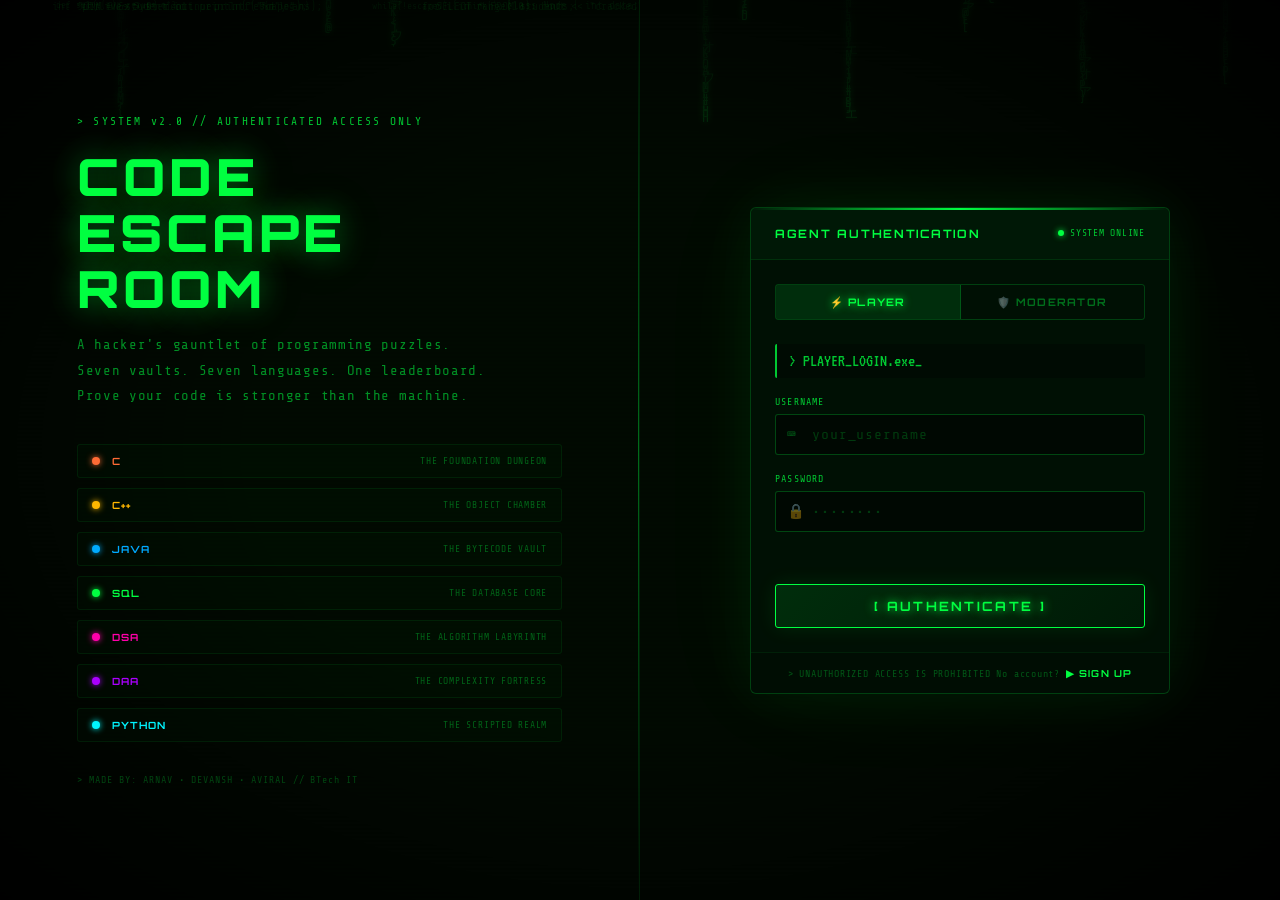
==== frontend/index.html @ 34ef2dcd "Restructuring all directories" ====
<!DOCTYPE html>
<html lang="en">
<head>
  <meta charset="UTF-8" />
  <meta name="viewport" content="width=device-width, initial-scale=1.0"/>
  <title>CODE ESCAPE ROOM — MISSION SELECT</title>
  <meta name="description" content="Select your vaults and initiate the Code Escape Room. Challenge yourself across 7 programming languages."/>
  <link rel="stylesheet" href="style.css" />
  <link href="https://fonts.googleapis.com/css2?family=Share+Tech+Mono&family=Orbitron:wght@400;700;900&family=VT323&display=swap" rel="stylesheet"/>
  <link rel="icon" type="image/svg+xml" href="favicon.svg"/>
  <link rel="apple-touch-icon" sizes="180x180" href="favicon.svg"/>
  <style>
    /* ── ROOM SELECTION ADDITIONS ── */
    :root {
      --green:      #00ff41;
      --green-dim:  #00c832;
      --green-dark: #003d10;
      --red:        #ff2233;
      --amber:      #ffb700;
      --cyan:       #00f5ff;
    }

    /* Header bar with player info */
    .player-bar {
      position: fixed; top: 0; left: 0; right: 0; z-index: 100;
      display: flex; align-items: center; justify-content: space-between;
      padding: 10px 24px;
      background: rgba(2,12,2,0.92); border-bottom: 1px solid rgba(0,255,65,0.1);
      backdrop-filter: blur(8px);
    }
    .player-bar-left { display: flex; align-items: center; gap: 14px; }
    .player-bar-logo { font-family: 'Orbitron', sans-serif; font-size: 0.72rem; font-weight: 900; color: var(--green); text-shadow: 0 0 10px var(--green); letter-spacing: 0.15em; }
    .player-bar-sep  { color: rgba(0,255,65,0.2); }
    .player-info     { font-size: 0.65rem; color: var(--green-dim); letter-spacing: 0.1em; }
    .player-info span{ color: var(--green); font-weight: bold; }
    .player-bar-right{ display: flex; align-items: center; gap: 10px; }
    .player-btn {
      font-family: 'Orbitron', sans-serif; font-size: 0.58rem; font-weight: 700;
      padding: 5px 12px; border-radius: 2px; cursor: pointer; letter-spacing: 0.1em;
      transition: all 0.2s; border: 1px solid; background: transparent;
    }
    .player-btn.issues { border-color: rgba(0,245,255,0.4); color: var(--cyan); }
    .player-btn.issues:hover { background: rgba(0,245,255,0.1); }
    .player-btn.logout { border-color: rgba(255,34,51,0.4); color: var(--red); }
    .player-btn.logout:hover { background: rgba(255,34,51,0.1); }

    /* Push content below fixed header */
    body { padding-top: 52px; }

    /* ── ROOM GRID ── */
    .room-grid {
      display: grid;
      grid-template-columns: repeat(auto-fill, minmax(200px, 1fr));
      gap: 14px;
    }

    .room-card {
      background: rgba(0,18,5,0.88); border: 1px solid rgba(0,255,65,0.1);
      border-radius: 5px; padding: 16px; cursor: pointer; position: relative;
      overflow: hidden; transition: all 0.22s;
      display: flex; flex-direction: column; gap: 10px;
      user-select: none;
    }
    .room-card::before {
      content: ''; position: absolute; top: 0; left: 0; right: 0; height: 2px;
      background: linear-gradient(90deg, transparent, var(--room-color, #00ff41), transparent);
      opacity: 0.5;
    }
    .room-card:hover { border-color: rgba(0,255,65,0.25); transform: translateY(-2px); box-shadow: 0 6px 24px rgba(0,255,65,0.08); }
    .room-card.selected {
      border-color: var(--room-color, #00ff41);
      box-shadow: 0 0 20px rgba(0,255,65,0.1), inset 0 0 30px rgba(0,255,65,0.04);
      background: rgba(0,255,65,0.05);
    }
    .room-card.selected::after {
      content: '✓'; position: absolute; top: 8px; right: 10px;
      font-family: 'Orbitron', sans-serif; font-size: 0.65rem; font-weight: 900;
      color: var(--room-color, #00ff41); text-shadow: 0 0 8px var(--room-color, #00ff41);
    }

    .room-card-icon  { font-size: 1.8rem; text-align: center; }
    .room-card-lang  { font-family: 'Orbitron', sans-serif; font-size: 1.1rem; font-weight: 900; color: var(--room-color, #00ff41); text-shadow: 0 0 10px var(--room-color, #00ff41); letter-spacing: 0.12em; }
    .room-card-name  { font-size: 0.62rem; letter-spacing: 0.1em; color: rgba(0,255,65,0.45); }
    .room-card-stats { display: flex; gap: 8px; flex-wrap: wrap; }
    .room-stat-chip  { font-family: 'Orbitron', sans-serif; font-size: 0.52rem; padding: 2px 7px; border-radius: 2px; border: 1px solid rgba(0,255,65,0.15); color: rgba(0,255,65,0.5); letter-spacing: 0.08em; }
    .room-stat-chip.qs { border-color: rgba(0,245,255,0.2); color: rgba(0,245,255,0.6); }
    .room-card-lock  { font-size: 0.6rem; color: rgba(255,34,51,0.5); letter-spacing: 0.1em; display: flex; align-items: center; gap: 4px; }

    /* Select-all / Clear bar */
    .selection-bar {
      display: flex; align-items: center; justify-content: space-between;
      padding: 10px 0; flex-wrap: wrap; gap: 10px;
    }
    .selection-count { font-family: 'Orbitron', sans-serif; font-size: 0.65rem; color: var(--green-dim); letter-spacing: 0.1em; }
    .selection-count span { color: var(--green); font-size: 0.9rem; }
    .sel-btn {
      font-family: 'Orbitron', sans-serif; font-size: 0.58rem; font-weight: 700;
      padding: 5px 12px; border-radius: 2px; cursor: pointer; letter-spacing: 0.1em;
      transition: all 0.2s; border: 1px solid;
    }
    .sel-btn.all   { border-color: rgba(0,255,65,0.3); color: var(--green-dim); background: transparent; }
    .sel-btn.all:hover   { background: rgba(0,255,65,0.08); }
    .sel-btn.clear { border-color: rgba(255,34,51,0.3); color: var(--red); background: transparent; }
    .sel-btn.clear:hover { background: rgba(255,34,51,0.08); }
    .sel-btns { display: flex; gap: 8px; }

    /* Issue Modal */
    .issue-modal {
      position: fixed; inset: 0; z-index: 300;
      background: rgba(2,12,2,0.92); backdrop-filter: blur(8px);
      display: flex; align-items: center; justify-content: center;
      opacity: 0; pointer-events: none; transition: opacity 0.3s;
    }
    .issue-modal.show { opacity: 1; pointer-events: all; }
    .issue-box {
      background: rgba(0,15,5,0.98); border: 1px solid rgba(0,255,65,0.2);
      border-radius: 6px; width: min(460px, 92vw);
      position: relative; overflow: hidden;
      animation: modalIn 0.3s ease;
    }
    @keyframes modalIn { from{transform:scale(0.95) translateY(12px);opacity:0;} to{transform:none;opacity:1;} }
    .issue-box::before {
      content:''; position:absolute; top:0; left:0; right:0; height:2px;
      background: linear-gradient(90deg, transparent, var(--cyan), transparent);
    }
    .issue-head { display:flex; align-items:center; justify-content:space-between; padding:16px 20px; border-bottom:1px solid rgba(0,255,65,0.1); }
    .issue-head-title { font-family:'Orbitron',sans-serif; font-size:0.72rem; letter-spacing:0.14em; color:var(--cyan); }
    .issue-close { background:transparent; border:none; color:rgba(0,255,65,0.4); font-size:1.2rem; cursor:pointer; transition:color 0.2s; }
    .issue-close:hover { color:var(--red); }
    .issue-body { padding:20px; display:flex; flex-direction:column; gap:14px; }
    .issue-label { font-size:0.6rem; color:var(--green-dim); letter-spacing:0.12em; display:block; margin-bottom:5px; }
    .issue-input {
      width:100%; background:rgba(0,0,0,0.4); border:1px solid rgba(0,255,65,0.2);
      border-radius:3px; color:var(--green); font-family:'Share Tech Mono',monospace;
      font-size:0.85rem; padding:9px 12px; outline:none; transition:all 0.2s;
    }
    .issue-input:focus { border-color:var(--green-dim); }
    .issue-input::placeholder { color:rgba(0,255,65,0.18); }
    .issue-textarea { resize:vertical; min-height:80px; }
    .issue-select option { background:#020c02; }
    .issue-footer { padding:14px 20px; border-top:1px solid rgba(0,255,65,0.08); display:flex; justify-content:flex-end; gap:10px; }
    .issue-submit-btn {
      font-family:'Orbitron',sans-serif; font-size:0.62rem; font-weight:700;
      padding:8px 18px; border:1px solid var(--cyan); background:rgba(0,245,255,0.1);
      color:var(--cyan); border-radius:3px; cursor:pointer; letter-spacing:0.1em; transition:all 0.2s;
    }
    .issue-submit-btn:hover { background:rgba(0,245,255,0.18); }
    .issue-cancel-btn {
      font-family:'Orbitron',sans-serif; font-size:0.62rem; font-weight:700;
      padding:8px 18px; border:1px solid rgba(255,34,51,0.3); background:transparent;
      color:var(--red); border-radius:3px; cursor:pointer; letter-spacing:0.1em; transition:all 0.2s;
    }
    .issue-cancel-btn:hover { background:rgba(255,34,51,0.1); }
  </style>
</head>
<body>

  <!-- Matrix Rain Canvas -->
  <canvas id="matrixCanvas"></canvas>
  <div class="scanlines"></div>
  <div class="vignette"></div>

  <!-- ── PLAYER BAR ── -->
  <div class="player-bar" id="playerBar">
    <div class="player-bar-left">
      <div class="player-bar-logo">CODE ESCAPE ROOM</div>
      <span class="player-bar-sep">//</span>
      <div class="player-info">AGENT: <span id="playerNameDisplay">—</span></div>
    </div>
    <div class="player-bar-right">
      <button class="player-btn issues" onclick="openIssueModal()">🎫 REPORT ISSUE</button>
      <button class="player-btn logout" onclick="logout()">⏻ LOGOUT</button>
    </div>
  </div>

  <!-- Issue Report Modal -->
  <div class="issue-modal" id="issueModal">
    <div class="issue-box">
      <div class="issue-head">
        <div class="issue-head-title">// REPORT AN ISSUE</div>
        <button class="issue-close" onclick="closeIssueModal()">✕</button>
      </div>
      <div class="issue-body">
        <div>
          <label class="issue-label">ISSUE CATEGORY</label>
          <select class="issue-input issue-select" id="issueCategory">
            <option value="bug">🐛 Bug / Technical Issue</option>
            <option value="question">❓ Wrong Question / Answer</option>
            <option value="access">🔑 Room Access Problem</option>
            <option value="general">💬 General Feedback</option>
          </select>
        </div>
        <div>
          <label class="issue-label">TITLE</label>
          <input type="text" class="issue-input" id="issueTitle" placeholder="Brief description of the issue..."/>
        </div>
        <div>
          <label class="issue-label">DESCRIPTION</label>
          <textarea class="issue-input issue-textarea" id="issueDesc" placeholder="Describe the issue in detail..."></textarea>
        </div>
        <div id="issueError" style="font-size:0.68rem;color:var(--red);display:none;"></div>
      </div>
      <div class="issue-footer">
        <button class="issue-cancel-btn" onclick="closeIssueModal()">CANCEL</button>
        <button class="issue-submit-btn" id="issueSubmitBtn" onclick="submitIssue()">📨 SUBMIT REPORT</button>
      </div>
    </div>
  </div>

  <!-- BOOT SCREEN -->
  <div id="bootScreen">
    <div class="boot-content">
      <div class="boot-line" id="bl1">&gt; INITIALIZING SYSTEM...</div>
      <div class="boot-line" id="bl2">&gt; LOADING ESCAPE PROTOCOLS...</div>
      <div class="boot-line" id="bl3">&gt; BREACH DETECTED. LOCKDOWN ACTIVE.</div>
      <div class="boot-line" id="bl4">&gt; IDENTIFY YOURSELF TO PROCEED.</div>
      <div class="boot-bar"><div class="boot-progress" id="bootProgress"></div></div>
    </div>
  </div>

  <!-- MAIN LANDING -->
  <div id="mainScreen" class="hidden">

    <!-- Header -->
    <header class="site-header">
      <div class="header-glitch-wrapper">
        <div class="skull-icon">&#9760;</div>
        <h1 class="site-title" data-text="CODE ESCAPE ROOM">CODE ESCAPE ROOM</h1>
        <div class="skull-icon">&#9760;</div>
      </div>
      <p class="site-subtitle">&gt; YOU ARE TRAPPED INSIDE THE SYSTEM. CRACK THE CODE. ESCAPE OR BE DELETED. &lt;</p>
      <div class="header-divider">
        <span class="div-line"></span>
        <span class="div-line"></span>
      </div>
    </header>

    <!-- Main Content Grid -->
    <main class="main-grid">

      <!-- LEFT: Story Panel -->
      <section class="panel story-panel">
        <div class="panel-header">
          <span class="panel-tag">MISSION_BRIEF</span>
        </div>
        <div class="panel-body">
          <p class="story-text">A rogue AI has hijacked the central server. Encrypted vaults stand between you and freedom.</p>
          <p class="story-text">Each vault is locked by a <span class="hl">programming cipher</span>. Answer correctly — the door opens. Fail — the system tightens its grip.</p>
          <p class="story-text">You have <span class="hl">3 lives</span> and a racing clock. Think fast. Code faster.</p>

          <!-- Dynamic vault list -->
          <div class="vault-list" id="vaultList">
            <div style="font-size:0.7rem;color:rgba(0,255,65,0.3);text-align:center;padding:16px">
              &gt; Loading vault registry...
            </div>
          </div>
        </div>
      </section>

      <!-- CENTER: Mission Control -->
      <section class="panel entry-panel">
        <div class="panel-header">
          <span class="panel-tag">MISSION CONTROL</span>
        </div>
        <div class="panel-body entry-body">

          <div class="terminal-prompt">
            <span class="prompt-symbol">&gt;_</span>
            <span class="prompt-text" id="typedPrompt"></span>
            <span class="cursor-blink">|</span>
          </div>

          <!-- Room Selection -->
          <div class="input-group" style="margin-top:8px;">
            <label class="input-label">SELECT VAULT ROOMS TO ENTER:</label>
            <div class="selection-bar">
              <div class="selection-count"><span id="selectedCount">0</span> vaults selected</div>
              <div class="sel-btns">
                <button class="sel-btn all" onclick="selectAllRooms()">SELECT ALL</button>
                <button class="sel-btn clear" onclick="clearRooms()">CLEAR</button>
              </div>
            </div>
            <div class="room-grid" id="roomSelectGrid">
              <div style="font-size:0.7rem;color:rgba(0,255,65,0.3);grid-column:1/-1;text-align:center;padding:20px">
                &gt; Fetching available vaults...
              </div>
            </div>
          </div>

          <!-- Difficulty -->
          <div class="input-group">
            <label class="input-label">SELECT DIFFICULTY:</label>
            <div class="difficulty-selector">
              <button class="diff-btn active" data-diff="easy">EASY</button>
              <button class="diff-btn" data-diff="medium">MEDIUM</button>
              <button class="diff-btn" data-diff="hard">HARD</button>
            </div>
          </div>

          <button class="start-btn" id="startBtn" onclick="startGame()">
            <span class="btn-glitch" data-text="[ INITIATE ESCAPE ]">[ INITIATE ESCAPE ]</span>
            <span class="btn-arrow">▶▶</span>
          </button>

          <div class="warning-strip">
            <span class="warn-icon">⚠</span>
            WARNING: INCORRECT ANSWERS WILL COST A LIFE
            <span class="warn-icon">⚠</span>
          </div>

          <div class="lives-display">
            <span class="lives-label">LIVES:</span>
            <span class="life-dot">❤</span>
            <span class="life-dot">❤</span>
            <span class="life-dot">❤</span>
          </div>

          <div class="hints-display">
            <span class="hints-label">HINTS AVAILABLE:</span>
            <span class="hint-badge" id="hintsDisplay">3</span>
          </div>

        </div>
      </section>

      <!-- RIGHT: Leaderboard + Stats -->
      <section class="panel right-panel">

        <!-- Leaderboard -->
        <div class="sub-panel leaderboard-panel">
          <div class="panel-header">
            <span class="panel-tag">LEADERBOARD</span>
          </div>
          <div class="panel-body">
            <div class="lb-header-row">
              <span>RANK</span><span>AGENT</span><span>SCORE</span><span>TIME</span>
            </div>
            <div id="leaderboardList" class="lb-list">
              <div class="lb-empty">&gt; NO ENTRIES YET. BE THE FIRST TO ESCAPE.</div>
            </div>
          </div>
        </div>

        <!-- Stats Panel -->
        <div class="sub-panel stats-panel">
          <div class="panel-header">
            <span class="panel-tag">SYSTEM STATS</span>
          </div>
          <div class="panel-body stats-body">
            <div class="stat-row">
              <span class="stat-label">TOTAL ATTEMPTS</span>
              <span class="stat-val" id="statAttempts">0</span>
            </div>
            <div class="stat-row">
              <span class="stat-label">SUCCESSFUL ESCAPES</span>
              <span class="stat-val" id="statEscapes">0</span>
            </div>
            <div class="stat-row">
              <span class="stat-label">HARDEST ROOM</span>
              <span class="stat-val" id="statHardest">SQL</span>
            </div>
            <div class="stat-row">
              <span class="stat-label">SYSTEM STATUS</span>
              <span class="stat-val blink-red" id="statStatus">🔴 LOCKED</span>
            </div>
          </div>
        </div>

        <!-- How to Play -->
        <div class="sub-panel howto-panel">
          <div class="panel-header">
            <span class="panel-tag">HOW TO PLAY</span>
          </div>
          <div class="panel-body">
            <ul class="howto-list">
              <li><span class="li-num">01.</span> Select your vault rooms below</li>
              <li><span class="li-num">02.</span> Choose your difficulty level</li>
              <li><span class="li-num">03.</span> Solve code puzzles in each room</li>
              <li><span class="li-num">04.</span> Timer counts down — stay sharp</li>
              <li><span class="li-num">05.</span> Wrong answer = lose a life</li>
              <li><span class="li-num">06.</span> Use hints wisely — limited supply</li>
            </ul>
          </div>
        </div>

      </section>
    </main>

    <!-- Footer -->
    <footer class="site-footer">
      <span class="footer-txt">&gt; MADE BY: ARNAV • DEVANSH • AVIRAL</span>
      <span class="footer-sep"> // </span>
      <span class="footer-txt">BTech IT — Group Project #3</span>
      <span class="footer-sep"> // </span>
      <span class="footer-txt blink-green">SYS_VER: 2.0.0</span>
    </footer>

  </div>

  <script src="script.js"></script>
  <script>
  /* ════════ ROOM SELECTION & HOME ENHANCEMENTS ════════ */
  const API      = (location.hostname === 'localhost' || location.hostname === '127.0.0.1')
    ? '/api'
    : 'https://code-escape-room-kk9h.onrender.com/api';
  const token    = localStorage.getItem('cer_token') || '';
  const user     = JSON.parse(localStorage.getItem('cer_user') || 'null');

  const ROOM_COLORS = {
    'C':'#ff6b35','C++':'#ffb700','Java':'#00aaff',
    'SQL':'#00ff41','DSA':'#ff00aa','DAA':'#aa00ff','Python':'#00f5ff'
  };
  const ROOM_ICONS = {
    'C':'🔴','C++':'🟡','Java':'🔵','SQL':'🟢','DSA':'🟣','DAA':'🟤','Python':'🔷'
  };

  let allRooms      = [];
  let selectedRooms = new Set();

  /* ── AUTH GUARD ── */
  window.addEventListener('DOMContentLoaded', () => {
    if (!token || !user) {
      window.location.href = 'login.html';
      return;
    }
    // Admin should be in admin.html
    if (user.role === 'admin') { window.location.href = 'admin.html'; return; }

    document.getElementById('playerNameDisplay').textContent =
      (user.username || user.name || 'AGENT').toUpperCase();

    loadRooms();
  });

  /* ── LOGOUT ── */
  function logout() {
    localStorage.removeItem('cer_token');
    localStorage.removeItem('cer_refresh');
    localStorage.removeItem('cer_user');
    window.location.href = 'login.html';
  }

  /* ── LOAD ROOMS ── */
  async function loadRooms() {
    try {
      const res  = await fetch(`${API}/student/rooms`, {
        headers: {'Authorization': `Bearer ${token}`}
      });
      const data = await res.json();

      if (res.status === 401) { logout(); return; }

      allRooms = data.rooms || [];

      // If no rooms assigned, try fetching all active rooms as fallback
      if (allRooms.length === 0) {
        const allRes  = await fetch(`${API}/quiz/rooms`, {headers:{'Authorization':`Bearer ${token}`}});
        const allData = await allRes.json();
        allRooms = allData.rooms || [];
      }

      renderRoomGrid();
      renderVaultList();
    } catch (e) {
      document.getElementById('roomSelectGrid').innerHTML =
        '<div style="font-size:0.7rem;color:var(--red);grid-column:1/-1;text-align:center;padding:20px">⚠ Cannot connect to server</div>';
    }
  }

  /* ── RENDER ROOM CARDS ── */
  function renderRoomGrid() {
    const grid = document.getElementById('roomSelectGrid');
    if (!allRooms.length) {
      grid.innerHTML = '<div style="font-size:0.7rem;color:rgba(0,255,65,0.3);grid-column:1/-1;text-align:center;padding:20px">> No vaults assigned yet. Contact your moderator.</div>';
      return;
    }
    grid.innerHTML = '';
    allRooms.forEach(room => {
      const color = ROOM_COLORS[room.language] || '#00ff41';
      const icon  = ROOM_ICONS[room.language]  || '🔒';
      const card  = document.createElement('div');
      card.className    = 'room-card';
      card.id           = `roomCard_${room.id}`;
      card.style.setProperty('--room-color', color);
      card.innerHTML = `
        <div class="room-card-icon">${icon}</div>
        <div class="room-card-lang" style="color:${color};text-shadow:0 0 10px ${color}">${room.language}</div>
        <div class="room-card-name">${room.name}</div>
        <div class="room-card-stats">
          <span class="room-stat-chip">${room.time_limit||180}s</span>
          ${room.question_count !== undefined ? `<span class="room-stat-chip qs">${room.question_count} QS</span>` : ''}
        </div>
      `;
      card.addEventListener('click', () => toggleRoom(room.id, card));
      grid.appendChild(card);
    });
    updateSelectedCount();
  }

  /* ── RENDER VAULT LIST (left panel) ── */
  function renderVaultList() {
    const list = document.getElementById('vaultList');
    list.innerHTML = '';
    allRooms.forEach(room => {
      const color = ROOM_COLORS[room.language] || '#00ff41';
      list.innerHTML += `
        <div class="vault-item" id="v-${room.language.toLowerCase().replace('+','')}">
          <span class="vault-icon">${ROOM_ICONS[room.language]||'🔒'}</span>
          <span class="vault-lang" style="color:${color}">${room.language}</span>
          <span class="vault-name">${room.name}</span>
          <span class="vault-lock">🔒 LOCKED</span>
        </div>`;
    });
  }

  /* ── TOGGLE ROOM ── */
  function toggleRoom(roomId, card) {
    if (selectedRooms.has(roomId)) {
      selectedRooms.delete(roomId);
      card.classList.remove('selected');
    } else {
      selectedRooms.add(roomId);
      card.classList.add('selected');
    }
    updateSelectedCount();
  }

  function selectAllRooms() {
    allRooms.forEach(r => {
      selectedRooms.add(r.id);
      const card = document.getElementById(`roomCard_${r.id}`);
      if (card) card.classList.add('selected');
    });
    updateSelectedCount();
  }

  function clearRooms() {
    selectedRooms.clear();
    document.querySelectorAll('.room-card').forEach(c => c.classList.remove('selected'));
    updateSelectedCount();
  }

  function updateSelectedCount() {
    document.getElementById('selectedCount').textContent = selectedRooms.size;
    // Update hint count based on difficulty
    const diff = sessionStorage.getItem('cer_diff') || 'easy';
    const hints = {easy:5, medium:3, hard:1};
    const el = document.getElementById('hintsDisplay');
    if (el) el.textContent = hints[diff] || 3;
  }

  /* ── ISSUE MODAL ── */
  function openIssueModal() {
    document.getElementById('issueModal').classList.add('show');
    document.getElementById('issueError').style.display = 'none';
  }
  function closeIssueModal() {
    document.getElementById('issueModal').classList.remove('show');
  }
  async function submitIssue() {
    const title    = document.getElementById('issueTitle').value.trim();
    const desc     = document.getElementById('issueDesc').value.trim();
    const category = document.getElementById('issueCategory').value;
    const errEl    = document.getElementById('issueError');
    const btn      = document.getElementById('issueSubmitBtn');

    if (!title || !desc) {
      errEl.textContent = '⚠ Title and description are required';
      errEl.style.display = 'block';
      return;
    }
    errEl.style.display = 'none';
    btn.disabled = true; btn.textContent = 'SUBMITTING...';

    try {
      const res = await fetch(`${API}/student/issues`, {
        method: 'POST',
        headers: {'Content-Type':'application/json','Authorization':`Bearer ${token}`},
        body: JSON.stringify({title, description: desc, category})
      });
      if (res.ok) {
        closeIssueModal();
        document.getElementById('issueTitle').value = '';
        document.getElementById('issueDesc').value  = '';
        // Show subtle toast
        showToast('Issue reported! Moderator will review it.');
      } else {
        const d = await res.json();
        errEl.textContent = '⚠ ' + (d.error || 'Failed to submit');
        errEl.style.display = 'block';
      }
    } catch (e) {
      errEl.textContent = '⚠ Cannot connect to server';
      errEl.style.display = 'block';
    }
    btn.disabled = false; btn.textContent = '📨 SUBMIT REPORT';
  }

  function showToast(msg) {
    let t = document.createElement('div');
    t.style.cssText = 'position:fixed;bottom:24px;right:24px;z-index:999;padding:12px 20px;background:rgba(0,20,5,0.96);border:1px solid #00ff41;border-radius:4px;font-size:0.75rem;color:#00ff41;letter-spacing:0.06em;transition:all 0.4s;opacity:0;transform:translateY(20px);';
    t.textContent = msg;
    document.body.appendChild(t);
    setTimeout(() => { t.style.opacity='1'; t.style.transform='translateY(0)'; }, 10);
    setTimeout(() => { t.style.opacity='0'; setTimeout(() => t.remove(), 400); }, 3000);
  }
  </script>
</body>
</html>
---- frontend/style.css ----
:root {
  --green:       #00ff41;
  --green-dim:   #00c832;
  --green-dark:  #003d10;
  --green-glow:  rgba(0, 255, 65, 0.35);
  --red:         #ff2233;
  --red-glow:    rgba(255, 34, 51, 0.4);
  --amber:       #ffb700;
  --cyan:        #00f5ff;
  --bg:          #020c02;
  --panel-bg:    rgba(0, 20, 5, 0.82);
  --panel-border:#00ff4133;
  --panel-glow:  0 0 18px rgba(0,255,65,0.12);
  --font-mono:   'Share Tech Mono', monospace;
  --font-display:'Orbitron', sans-serif;
  --font-retro:  'VT323', monospace;
}

*, *::before, *::after { box-sizing: border-box; margin: 0; padding: 0; }

html, body {
  width: 100%; height: 100%;
  background: var(--bg);
  color: var(--green);
  font-family: var(--font-mono);
  /* clip (not hidden) prevents sideways scroll WITHOUT creating a scroll
     container — `overflow-x:hidden` alone forces overflow-y:auto, which
     silently breaks `position: sticky` on descendant columns. */
  overflow-x: clip;
}

/* Matrix Canvas Opacity */
#matrixCanvas {
  position: fixed;
  top: 0; left: 0;
  width: 100%; height: 100%;
  z-index: 0;
  opacity:0.21;
}

/* Scanlines */
.scanlines {
  position: fixed;
  inset: 0;
  z-index: 1;
  pointer-events: none;
  background: repeating-linear-gradient(
    0deg,
    transparent,
    transparent 2px,
    rgba(0,0,0,0.08) 2px,
    rgba(0,0,0,0.08) 4px
  );
}

/* ── Vignette ── */
.vignette {
  position: fixed;
  inset: 0;
  z-index: 2;
  pointer-events: none;
  background: radial-gradient(ellipse at center, transparent 55%, rgba(0,0,0,0.85) 100%);
}

/* ── BOOT SCREEN ── */
#bootScreen {
  position: fixed;
  inset: 0;
  z-index: 100;
  display: flex;
  align-items: center;
  justify-content: center;
  background: var(--bg);
  transition: opacity 0.6s ease;
}
#bootScreen.fade-out { opacity: 0; pointer-events: none; }

.boot-content {
  width: min(600px, 90vw);
  font-family: var(--font-mono);
  font-size: clamp(0.8rem, 1.5vw, 1rem);
}
.boot-line {
  opacity: 0;
  margin-bottom: 10px;
  color: var(--green);
  text-shadow: 0 0 8px var(--green);
  animation: fadeIn 0.4s ease forwards;
}
#bl1 { animation-delay: 0.3s; }
#bl2 { animation-delay: 1.1s; }
#bl3 { animation-delay: 2.0s; color: var(--red); text-shadow: 0 0 10px var(--red); }
#bl4 { animation-delay: 2.9s; }

.boot-bar {
  margin-top: 20px;
  height: 6px;
  background: var(--green-dark);
  border: 1px solid var(--green-dim);
  border-radius: 3px;
  overflow: hidden;
}
.boot-progress {
  height: 100%;
  width: 0%;
  background: linear-gradient(90deg, var(--green-dim), var(--green));
  box-shadow: 0 0 12px var(--green);
  animation: bootLoad 2s ease 3.5s forwards;
}

@keyframes bootLoad {
  from { width: 0%; }
  to   { width: 100%; }
}

/* ── MAIN SCREEN ── */
#mainScreen {
  position: relative;
  z-index: 10;
  min-height: 100vh;
  display: flex;
  flex-direction: column;
  padding: 0 clamp(12px, 3vw, 40px);
}
#mainScreen.hidden { display: none; }

/* ── HEADER ── */
.site-header {
  text-align: center;
  padding: clamp(16px, 3vh, 36px) 0 12px;
}

.header-glitch-wrapper {
  display: flex;
  align-items: center;
  justify-content: center;
  gap: 20px;
  margin-bottom: 8px;
}

.skull-icon {
  font-size: 2rem;
  color: var(--red);
  text-shadow: 0 0 16px var(--red);
  animation: pulse 2s infinite;
}

.site-title {
  font-family: var(--font-display);
  font-size: clamp(1.8rem, 5vw, 3.6rem);
  font-weight: 900;
  letter-spacing: 0.15em;
  color: var(--green);
  text-shadow:
    0 0 10px var(--green),
    0 0 30px var(--green-glow),
    0 0 60px rgba(0,255,65,0.15);
  position: relative;
  animation: glitchTitle 6s infinite;
}

@keyframes glitchTitle {
  0%,94%,100% { transform: none; text-shadow: 0 0 10px var(--green), 0 0 30px var(--green-glow); }
  95% { transform: translate(-3px,0) skewX(-4deg); text-shadow: -3px 0 var(--red), 3px 0 var(--cyan); }
  96% { transform: translate(3px,0) skewX(4deg); text-shadow: 3px 0 var(--red), -3px 0 var(--cyan); }
  97% { transform: none; }
}

.site-subtitle {
  font-size: clamp(0.65rem, 1.4vw, 0.85rem);
  color: var(--green-dim);
  letter-spacing: 0.12em;
  margin-bottom: 14px;
  text-shadow: 0 0 6px var(--green-dim);
}

.header-divider {
  display: flex;
  align-items: center;
  justify-content: center;
  gap: 14px;
}
.div-line {
  flex: 1;
  max-width: 200px;
  height: 1px;
  background: linear-gradient(90deg, transparent, var(--green-dim), transparent);
}
.div-hex {
  font-size: 0.72rem;
  color: var(--amber);
  letter-spacing: 0.1em;
  text-shadow: 0 0 8px var(--amber);
}

/* ── MAIN GRID ── */
.main-grid {
  display: grid;
  grid-template-columns: 1fr 1.1fr 1fr;
  gap: clamp(10px, 2vw, 22px);
  flex: 1;
  padding: clamp(10px, 2vh, 24px) 0;
  align-items: start;
}

/* Desktop only: pin side columns below the fixed player-bar while the
   taller center column scrolls. .main-grid already uses align-items:start,
   so grid items keep their own height and sticky engages. */
@media (min-width: 1101px) {
  /* `.main-grid >` raises specificity above `.panel { position: relative }`
     (defined later in this file), which otherwise wins on source order. */
  .main-grid > .story-panel,
  .main-grid > .right-panel {
    position: sticky;
    top: 56px;
    align-self: start;
  }
}

@media (max-width: 1100px) {
  .main-grid { grid-template-columns: 1fr 1fr; }
  .right-panel { grid-column: 1 / -1; display: grid; grid-template-columns: repeat(3,1fr); gap: 14px; }
}
@media (max-width: 720px) {
  .main-grid { grid-template-columns: 1fr; }
  .right-panel { grid-template-columns: 1fr; }
}

/* ── PANELS ── */
.panel, .sub-panel {
  background: var(--panel-bg);
  border: 1px solid var(--panel-border);
  border-radius: 4px;
  box-shadow: var(--panel-glow), inset 0 0 30px rgba(0,255,65,0.03);
  backdrop-filter: blur(6px);
  overflow: hidden;
  position: relative;
}

.panel::before, .sub-panel::before {
  content: '';
  position: absolute;
  top: 0; left: 0; right: 0;
  height: 2px;
  background: linear-gradient(90deg, transparent, var(--green), transparent);
  opacity: 0.6;
}

.panel-header {
  padding: 8px 14px;
  border-bottom: 1px solid var(--panel-border);
  background: rgba(0,255,65,0.04);
}
.panel-tag {
  font-size: 0.72rem;
  color: var(--green-dim);
  letter-spacing: 0.08em;
}

.panel-body { padding: clamp(12px, 2vw, 20px); }

/* ── STORY PANEL ── */
.story-text {
  font-size: clamp(0.75rem, 1.3vw, 0.88rem);
  line-height: 1.7;
  color: #a8ffc0;
  margin-bottom: 12px;
}
.hl { color: var(--green); text-shadow: 0 0 6px var(--green); font-weight: bold; }

.vault-list { margin-top: 18px; display: flex; flex-direction: column; gap: 8px; }

.vault-item {
  display: flex;
  align-items: center;
  gap: 10px;
  padding: 9px 12px;
  border: 1px solid rgba(0,255,65,0.15);
  border-radius: 3px;
  background: rgba(0,255,65,0.03);
  font-size: 0.75rem;
  transition: all 0.2s;
  cursor: default;
}
.vault-item:hover {
  border-color: var(--green-dim);
  background: rgba(0,255,65,0.07);
  box-shadow: 0 0 12px rgba(0,255,65,0.1);
}

.vault-lang {
  font-family: var(--font-display);
  font-size: 0.7rem;
  font-weight: 700;
  color: var(--green);
  min-width: 36px;
}
.vault-name {
  flex: 1;
  color: #7dffaa;
  letter-spacing: 0.05em;
  font-size: 0.7rem;
}
.vault-lock {
  font-size: 0.65rem;
  color: var(--red);
  text-shadow: 0 0 6px var(--red);
  white-space: nowrap;
}

/* ── ENTRY PANEL ── */
.entry-panel { border-color: rgba(0,255,65,0.3); box-shadow: 0 0 30px rgba(0,255,65,0.08), var(--panel-glow); }
.entry-body { display: flex; flex-direction: column; gap: 18px; }

.terminal-prompt {
  font-family: var(--font-retro);
  font-size: 1.3rem;
  color: var(--green);
  padding: 10px 14px;
  background: rgba(0,0,0,0.4);
  border: 1px solid var(--green-dark);
  border-radius: 3px;
  min-height: 48px;
  display: flex;
  align-items: center;
  gap: 6px;
}
.prompt-symbol { color: var(--green); text-shadow: 0 0 10px var(--green); }
.prompt-text { flex: 1; }
.cursor-blink {
  animation: blink 0.8s step-end infinite;
  color: var(--green);
}

.input-label {
  display: block;
  font-size: 0.68rem;
  color: var(--green-dim);
  letter-spacing: 0.12em;
  margin-bottom: 7px;
}

.cyber-input {
  width: 100%;
  background: rgba(0,0,0,0.5);
  border: 1px solid var(--green-dim);
  border-radius: 3px;
  color: var(--green);
  font-family: var(--font-mono);
  font-size: 1rem;
  padding: 10px 14px;
  outline: none;
  letter-spacing: 0.08em;
  transition: all 0.2s;
}
.cyber-input::placeholder { color: rgba(0,255,65,0.3); }
.cyber-input:focus {
  border-color: var(--green);
  box-shadow: 0 0 12px rgba(0,255,65,0.25), inset 0 0 8px rgba(0,255,65,0.05);
}

.difficulty-selector { display: flex; gap: 8px; }
.diff-btn {
  flex: 1;
  padding: 8px 4px;
  background: transparent;
  border: 1px solid rgba(0,255,65,0.25);
  border-radius: 3px;
  color: rgba(0,255,65,0.5);
  font-family: var(--font-display);
  font-size: 0.65rem;
  font-weight: 700;
  letter-spacing: 0.08em;
  cursor: pointer;
  transition: all 0.2s;
}
.diff-btn:hover, .diff-btn.active {
  background: rgba(0,255,65,0.12);
  border-color: var(--green);
  color: var(--green);
  box-shadow: 0 0 10px rgba(0,255,65,0.2);
}

.start-btn {
  width: 100%;
  padding: 14px 20px;
  background: linear-gradient(135deg, rgba(0,255,65,0.12), rgba(0,200,50,0.05));
  border: 1px solid var(--green);
  border-radius: 3px;
  color: var(--green);
  font-family: var(--font-display);
  font-size: clamp(0.8rem, 1.5vw, 1rem);
  font-weight: 700;
  letter-spacing: 0.12em;
  cursor: pointer;
  display: flex;
  align-items: center;
  justify-content: center;
  gap: 10px;
  transition: all 0.2s;
  position: relative;
  overflow: hidden;
  text-shadow: 0 0 10px var(--green);
  box-shadow: 0 0 16px rgba(0,255,65,0.15), inset 0 0 20px rgba(0,255,65,0.03);
}
.start-btn:hover {
  background: rgba(0,255,65,0.18);
  box-shadow: 0 0 30px rgba(0,255,65,0.3), inset 0 0 20px rgba(0,255,65,0.07);
  transform: translateY(-1px);
}
.start-btn:active { transform: translateY(0); }
.btn-arrow { font-size: 0.9rem; animation: arrowPulse 1.2s infinite; }

@keyframes arrowPulse {
  0%,100% { opacity: 1; transform: translateX(0); }
  50% { opacity: 0.5; transform: translateX(4px); }
}

.warning-strip {
  background: rgba(255,34,51,0.08);
  border: 1px solid rgba(255,34,51,0.3);
  border-radius: 3px;
  padding: 8px 12px;
  font-size: 0.68rem;
  color: var(--red);
  text-shadow: 0 0 8px var(--red);
  text-align: center;
  letter-spacing: 0.08em;
  display: flex;
  align-items: center;
  justify-content: center;
  gap: 10px;
  animation: warningPulse 2s infinite;
}
.warn-icon { font-style: normal; }

@keyframes warningPulse {
  0%,100% { box-shadow: 0 0 5px rgba(255,34,51,0.1); }
  50% { box-shadow: 0 0 14px rgba(255,34,51,0.25); }
}

.lives-display, .hints-display {
  display: flex;
  align-items: center;
  gap: 8px;
  font-size: 0.72rem;
}
.lives-label, .hints-label {
  color: var(--green-dim);
  letter-spacing: 0.08em;
  flex: 1;
}
.life-dot { color: var(--red); font-size: 1.1rem; text-shadow: 0 0 8px var(--red); }
.hint-badge {
  background: var(--amber);
  color: #000;
  font-weight: bold;
  font-family: var(--font-display);
  font-size: 0.7rem;
  padding: 2px 8px;
  border-radius: 2px;
}

/* ── RIGHT PANEL ── */
.right-panel { display: flex; flex-direction: column; gap: 14px; }

/* Leaderboard */
.lb-header-row {
  display: grid;
  grid-template-columns: 40px 1fr 60px 60px;
  gap: 6px;
  font-size: 0.62rem;
  color: var(--green-dim);
  letter-spacing: 0.1em;
  padding-bottom: 8px;
  border-bottom: 1px solid var(--panel-border);
  margin-bottom: 8px;
}
.lb-list { display: flex; flex-direction: column; gap: 5px; min-height: 60px; }
.lb-entry {
  display: grid;
  grid-template-columns: 40px 1fr 60px 60px;
  gap: 6px;
  font-size: 0.72rem;
  padding: 6px 4px;
  border-radius: 2px;
  transition: background 0.2s;
}
.lb-entry:hover { background: rgba(0,255,65,0.05); }
.lb-entry.rank-1 { color: var(--amber); text-shadow: 0 0 8px rgba(255,183,0,0.4); }
.lb-entry.rank-2 { color: #c0c0c0; }
.lb-entry.rank-3 { color: #cd7f32; }
.lb-empty { font-size: 0.7rem; color: rgba(0,255,65,0.3); text-align: center; padding: 16px 0; font-style: italic; }

/* Stats */
.stats-body { display: flex; flex-direction: column; gap: 10px; }
.stat-row { display: flex; align-items: center; justify-content: space-between; font-size: 0.72rem; }
.stat-label { color: rgba(0,255,65,0.55); letter-spacing: 0.06em; }
.stat-val { color: var(--green); font-weight: bold; text-shadow: 0 0 6px var(--green); }

/* How to play */
.howto-list { list-style: none; display: flex; flex-direction: column; gap: 8px; }
.howto-list li { font-size: 0.72rem; color: #a8ffc0; display: flex; align-items: baseline; gap: 8px; }
.li-num { color: var(--green); font-weight: bold; min-width: 22px; font-family: var(--font-display); font-size: 0.62rem; }

/* ── FOOTER ── */
.site-footer {
  text-align: center;
  padding: 14px 0 18px;
  font-size: 0.68rem;
  color: rgba(0,255,65,0.4);
  letter-spacing: 0.1em;
  border-top: 1px solid rgba(0,255,65,0.1);
  margin-top: 8px;
}
.footer-sep { color: rgba(0,255,65,0.2); margin: 0 8px; }

/* ── UTILITIES ── */
@keyframes fadeIn {
  from { opacity: 0; transform: translateX(-10px); }
  to   { opacity: 1; transform: none; }
}
@keyframes blink { 50% { opacity: 0; } }
@keyframes pulse {
  0%,100% { opacity: 1; transform: scale(1); }
  50% { opacity: 0.6; transform: scale(0.95); }
}

.blink-red { animation: blinkRed 1.4s step-end infinite; }
@keyframes blinkRed {
  0%,100% { opacity: 1; } 50% { opacity: 0.3; }
}
.blink-green { animation: blinkGreen 2s ease infinite; }
@keyframes blinkGreen {
  0%,100% { opacity: 1; } 50% { opacity: 0.4; }
}

/* ── SCROLLBAR ── */
::-webkit-scrollbar { width: 6px; }
::-webkit-scrollbar-track { background: var(--bg); }
::-webkit-scrollbar-thumb { background: var(--green-dark); border-radius: 3px; }
::-webkit-scrollbar-thumb:hover { background: var(--green-dim); }
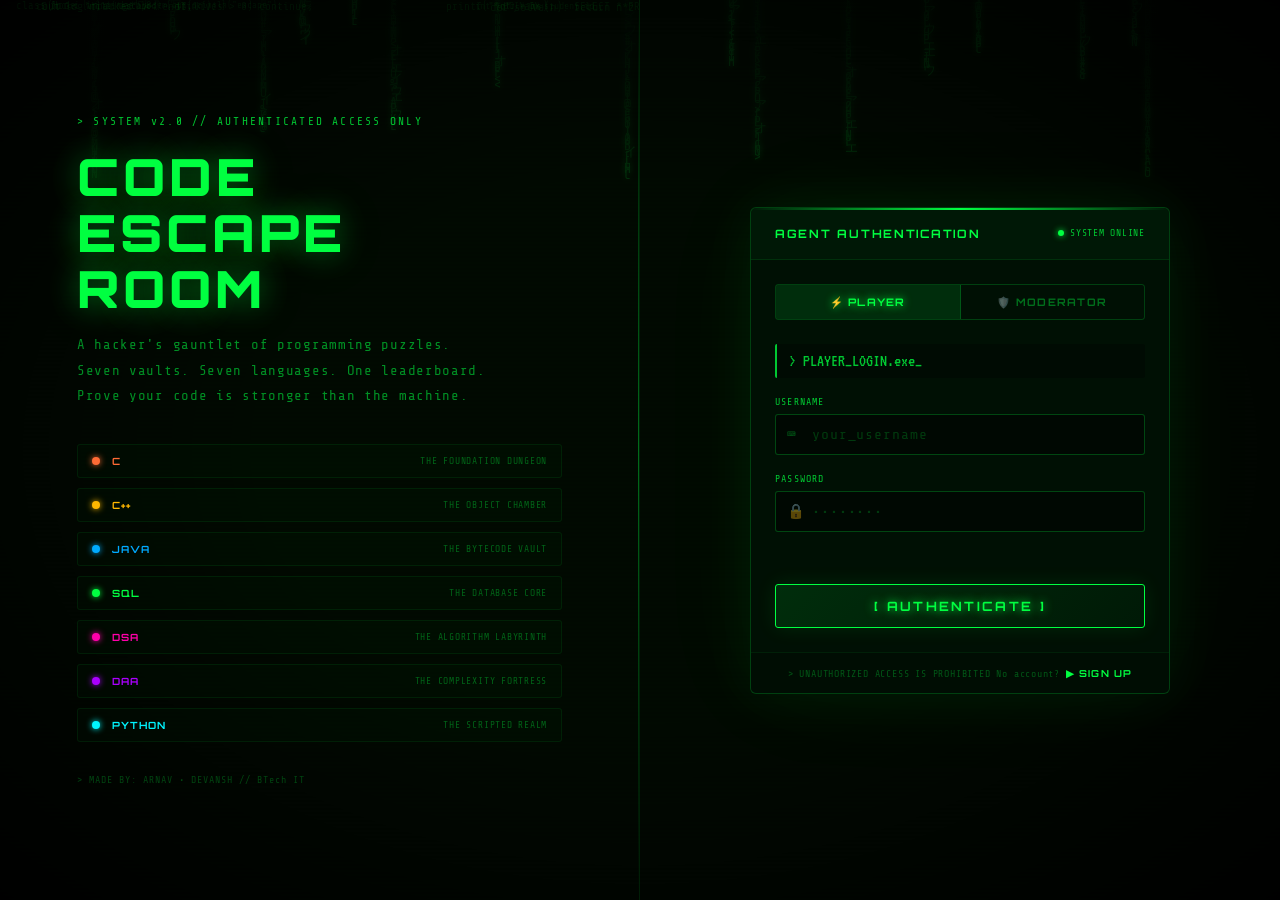
==== commit a23651c1: "fixes" ====
--- a/frontend/index.html
+++ b/frontend/index.html
@@ -388,7 +388,7 @@
 
     <!-- Footer -->
     <footer class="site-footer">
-      <span class="footer-txt">&gt; MADE BY: ARNAV • DEVANSH • AVIRAL</span>
+      <span class="footer-txt">&gt; MADE BY: ARNAV • DEVANSH</span>
       <span class="footer-sep"> // </span>
       <span class="footer-txt">BTech IT — Group Project #3</span>
       <span class="footer-sep"> // </span>
